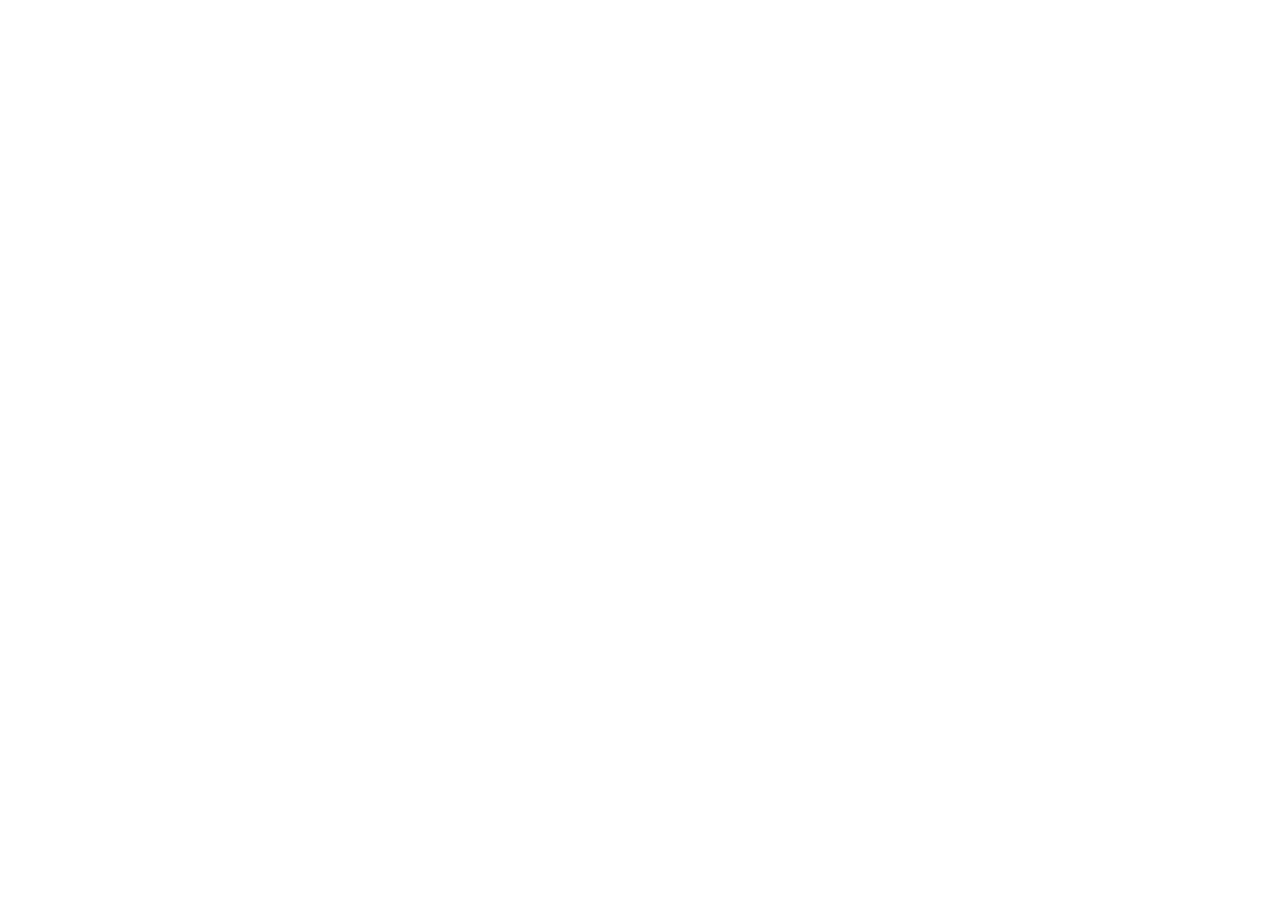
==== index.html @ 7624bff2 "initial set up" ====
<!DOCTYPE html>
<html lang="en">
<head>
    <meta charset="UTF-8">
    <meta name="viewport" content="width=device-width, initial-scale=1.0">
    <title>Quiz</title>
    <link rel="stylesheet" href="style.css">
</head>
<body>
    <script src="maind.js"></script>
</body>
</html>
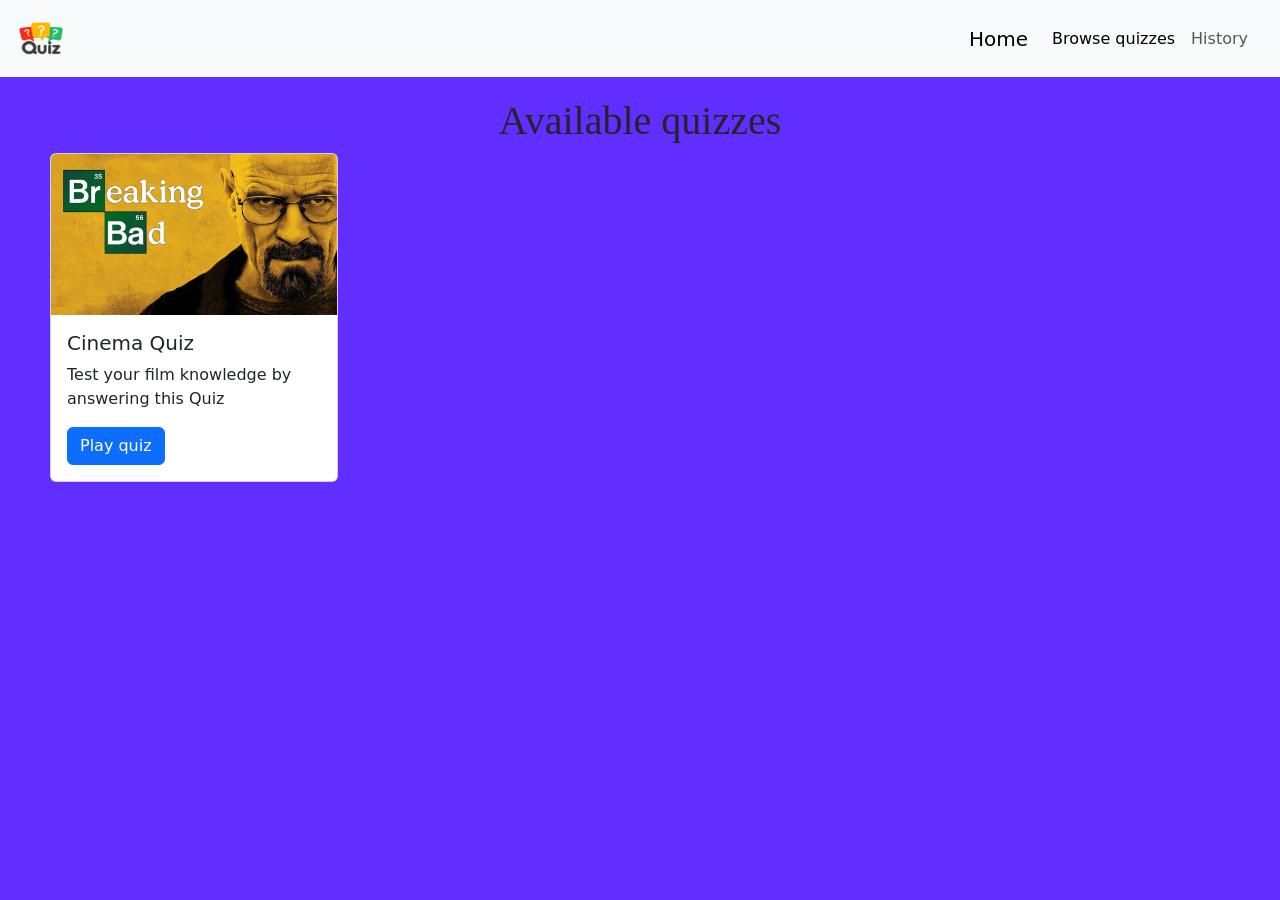
==== commit 3c6192d1: "home page layout" ====
--- a/index.html
+++ b/index.html
@@ -4,9 +4,40 @@
     <meta charset="UTF-8">
     <meta name="viewport" content="width=device-width, initial-scale=1.0">
     <title>Quiz</title>
+    <link href="https://cdn.jsdelivr.net/npm/bootstrap@5.3.8/dist/css/bootstrap.min.css" rel="stylesheet" integrity="sha384-sRIl4kxILFvY47J16cr9ZwB07vP4J8+LH7qKQnuqkuIAvNWLzeN8tE5YBujZqJLB" crossorigin="anonymous">
     <link rel="stylesheet" href="style.css">
 </head>
+<header>
+    <nav class="navbar bg-body-tertiary">
+  <div class="container-fluid">
+    <a class="navbar-brand" href="index.html">
+      <img src="assets/image-src/logoquiz.png" alt="Logo" width="60" height="48" class="d-inline-block align-text-top">
+    </a>
+  <nav class="navbar navbar-expand-lg bg-body-tertiary">
+  <div class="container-fluid">
+    <a class="navbar-brand" href="#">Home</a>
+    <button class="navbar-toggler" type="button" data-bs-toggle="collapse" data-bs-target="#navbarNavAltMarkup" aria-controls="navbarNavAltMarkup" aria-expanded="false" aria-label="Toggle navigation">
+      <span class="navbar-toggler-icon"></span>
+    </button>
+    <div class="collapse navbar-collapse" id="navbarNavAltMarkup">
+      <div class="navbar-nav">
+        <a class="nav-link active" aria-current="page" href="#">Browse quizzes</a>
+        <a class="nav-link" href="#">History</a>
+      </div>
+    </div>
+</nav>
+</header>
 <body>
-    <script src="maind.js"></script>
+    <h1>Available quizzes</h1>
+    <div class="card" style="width: 18rem ;align-items: center;margin-left: 50px;">
+  <img src="assets/image-src/p8696131_b_h10_aa.jpg" class="card-img-top" alt="...">
+  <div class="card-body">
+    <h5 class="card-title">Cinema Quiz</h5>
+    <p class="card-text">Test your film knowledge by answering this Quiz</p>
+    <a href="quizpage.html" class="btn btn-primary">Play quiz </a>
+  </div>
+</div>
+<script src="https://cdn.jsdelivr.net/npm/bootstrap@5.3.8/dist/js/bootstrap.bundle.min.js" integrity="sha384-FKyoEForCGlyvwx9Hj09JcYn3nv7wiPVlz7YYwJrWVcXK/BmnVDxM+D2scQbITxI" crossorigin="anonymous"></script>
+<script src="maind.js"></script>
 </body>
 </html>
--- a/style.css
+++ b/style.css
@@ -0,0 +1,20 @@
+*{
+    padding: 0%;
+    margin: 0%;
+}
+body{
+    background-color: #622EFF;
+}
+nav{
+    background-color: aliceblue;
+} 
+.nav-links ul{
+    list-style-type: none;
+    flex-direction: row;
+}
+h1{
+    text-align: center;
+    margin-top: 20px;
+    font-family: Cambria, Cochin, Georgia, Times, 'Times New Roman', serif;
+}
+
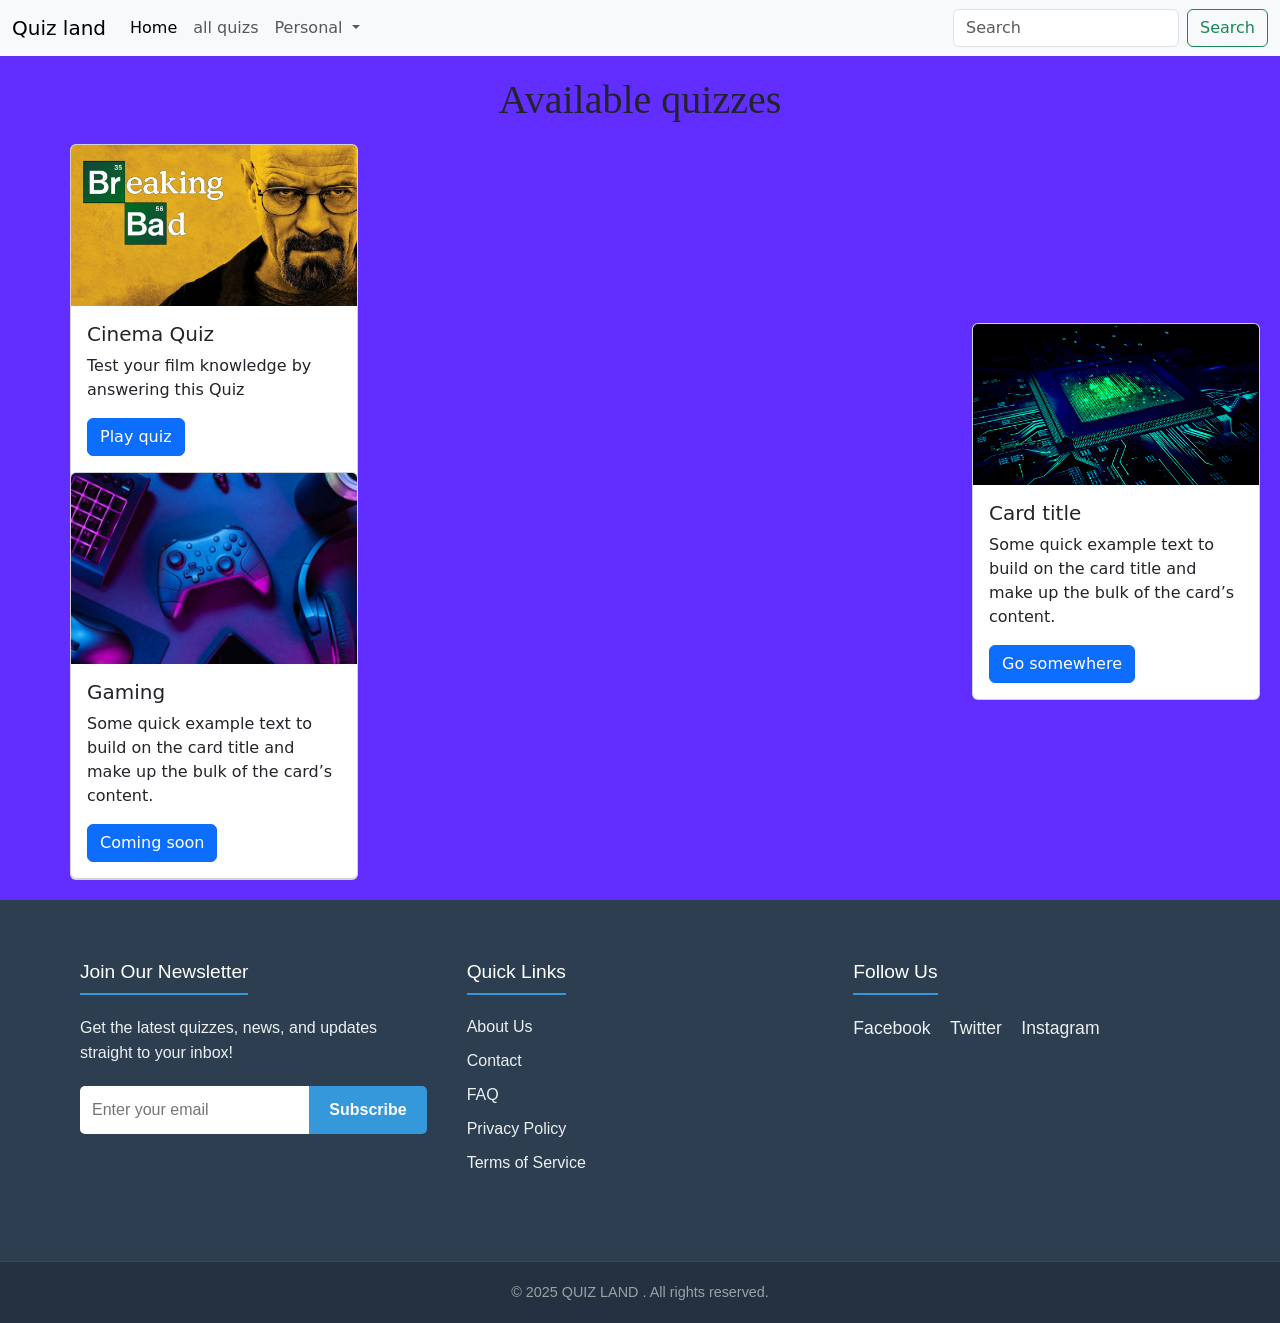
==== commit b9a50998: "progress" ====
--- a/index.html
+++ b/index.html
@@ -1,43 +1,125 @@
 <!DOCTYPE html>
 <html lang="en">
+
 <head>
-    <meta charset="UTF-8">
-    <meta name="viewport" content="width=device-width, initial-scale=1.0">
-    <title>Quiz</title>
-    <link href="https://cdn.jsdelivr.net/npm/bootstrap@5.3.8/dist/css/bootstrap.min.css" rel="stylesheet" integrity="sha384-sRIl4kxILFvY47J16cr9ZwB07vP4J8+LH7qKQnuqkuIAvNWLzeN8tE5YBujZqJLB" crossorigin="anonymous">
-    <link rel="stylesheet" href="style.css">
+  <meta charset="UTF-8">
+  <meta name="viewport" content="width=device-width, initial-scale=1.0">
+  <title>Quiz</title>
+  <link href="https://cdn.jsdelivr.net/npm/bootstrap@5.3.8/dist/css/bootstrap.min.css" rel="stylesheet"
+    integrity="sha384-sRIl4kxILFvY47J16cr9ZwB07vP4J8+LH7qKQnuqkuIAvNWLzeN8tE5YBujZqJLB" crossorigin="anonymous">
+  <link rel="stylesheet" href="style.css">
 </head>
 <header>
-    <nav class="navbar bg-body-tertiary">
-  <div class="container-fluid">
-    <a class="navbar-brand" href="index.html">
-      <img src="assets/image-src/logoquiz.png" alt="Logo" width="60" height="48" class="d-inline-block align-text-top">
-    </a>
-  <nav class="navbar navbar-expand-lg bg-body-tertiary">
-  <div class="container-fluid">
-    <a class="navbar-brand" href="#">Home</a>
-    <button class="navbar-toggler" type="button" data-bs-toggle="collapse" data-bs-target="#navbarNavAltMarkup" aria-controls="navbarNavAltMarkup" aria-expanded="false" aria-label="Toggle navigation">
-      <span class="navbar-toggler-icon"></span>
-    </button>
-    <div class="collapse navbar-collapse" id="navbarNavAltMarkup">
-      <div class="navbar-nav">
-        <a class="nav-link active" aria-current="page" href="#">Browse quizzes</a>
-        <a class="nav-link" href="#">History</a>
+  <nav class="navbar navbar-expand-lg bg-body-tertiary" style="background-color: #e3f2fd;" data-bs-theme="light">
+    <div class="container-fluid">
+      <a class="navbar-brand" href="#">Quiz land</a>
+      <button class="navbar-toggler" type="button" data-bs-toggle="collapse" data-bs-target="#navbarScroll"
+        aria-controls="navbarScroll" aria-expanded="false" aria-label="Toggle navigation">
+        <span class="navbar-toggler-icon"></span>
+      </button>
+      <div class="collapse navbar-collapse" id="navbarScroll">
+        <ul class="navbar-nav me-auto my-2 my-lg-0 navbar-nav-scroll" style="--bs-scroll-height: 100px;">
+          <li class="nav-item">
+            <a class="nav-link active" aria-current="page" href="#">Home</a>
+          </li>
+          <li class="nav-item">
+            <a class="nav-link" href="#">all quizs</a>
+          </li>
+          <li class="nav-item dropdown">
+            <a class="nav-link dropdown-toggle" href="#" role="button" data-bs-toggle="dropdown" aria-expanded="false">
+              Personal
+            </a>
+            <ul class="dropdown-menu">
+              <li><a class="dropdown-item" href="#">Progress</a></li>
+              <li><a class="dropdown-item" href="#">History</a></li>
+              <li>
+                <hr class="dropdown-divider">
+              </li>
+              <li><a class="dropdown-item" href="#">My quizzes</a></li>
+            </ul>
+          </li>
+        </ul>
+        <form class="d-flex" role="search">
+          <input class="form-control me-2" type="search" placeholder="Search" aria-label="Search" />
+          <button class="btn btn-outline-success" type="submit">Search</button>
+        </form>
       </div>
     </div>
-</nav>
+  </nav>
 </header>
+
 <body>
-    <h1>Available quizzes</h1>
+  <h1>Available quizzes</h1>
+  <div class="card-container">
     <div class="card" style="width: 18rem ;align-items: center;margin-left: 50px;">
-  <img src="assets/image-src/p8696131_b_h10_aa.jpg" class="card-img-top" alt="...">
-  <div class="card-body">
-    <h5 class="card-title">Cinema Quiz</h5>
-    <p class="card-text">Test your film knowledge by answering this Quiz</p>
-    <a href="quizpage.html" class="btn btn-primary">Play quiz </a>
+      <img src="assets/image-src/p8696131_b_h10_aa.jpg" class="card-img-top" alt="...">
+      <div class="card-body">
+        <h5 class="card-title">Cinema Quiz</h5>
+        <p class="card-text">Test your film knowledge by answering this Quiz</p>
+        <a href="quizpage.html" class="btn btn-primary">Play quiz </a>
+      </div>
+      <div class="card" style="width: 18rem;">
+        <img src="assets/image-src/gaming.jpg" class="card-img-top" alt="...">
+        <div class="card-body">
+          <h5 class="card-title">Gaming</h5>
+          <p class="card-text">Some quick example text to build on the card title and make up the bulk of the card’s
+            content.</p>
+          <a href="#" class="btn btn-primary">Coming soon</a>
+        </div>
+      </div>
+    </div>
+    <div class="card" style="width: 18rem;">
+      <img src="assets/image-src/648552.jpg" class="card-img-top" alt="...">
+      <div class="card-body">
+        <h5 class="card-title">Card title</h5>
+        <p class="card-text">Some quick example text to build on the card title and make up the bulk of the card’s
+          content.</p>
+        <a href="#" class="btn btn-primary">Go somewhere</a>
+      </div>
+    </div>
   </div>
-</div>
-<script src="https://cdn.jsdelivr.net/npm/bootstrap@5.3.8/dist/js/bootstrap.bundle.min.js" integrity="sha384-FKyoEForCGlyvwx9Hj09JcYn3nv7wiPVlz7YYwJrWVcXK/BmnVDxM+D2scQbITxI" crossorigin="anonymous"></script>
-<script src="maind.js"></script>
+  <script src="https://cdn.jsdelivr.net/npm/bootstrap@5.3.8/dist/js/bootstrap.bundle.min.js"
+    integrity="sha384-FKyoEForCGlyvwx9Hj09JcYn3nv7wiPVlz7YYwJrWVcXK/BmnVDxM+D2scQbITxI"
+    crossorigin="anonymous"></script>
+  <script src="maind.js"></script>
 </body>
+<footer class="site-footer">
+  <div class="footer-container">
+
+    <div class="footer-section footer-newsletter">
+      <h3>Join Our Newsletter</h3>
+      <p>Get the latest quizzes, news, and updates straight to your inbox!</p>
+      <form class="newsletter-form">
+        <input type="email" placeholder="Enter your email" required>
+        <button type="submit">Subscribe</button>
+      </form>
+    </div>
+
+    <div class="footer-section footer-links">
+      <h3>Quick Links</h3>
+      <ul>
+        <li><a href="/about">About Us</a></li>
+        <li><a href="/contact">Contact</a></li>
+        <li><a href="/faq">FAQ</a></li>
+        <li><a href="/privacy">Privacy Policy</a></li>
+        <li><a href="/terms">Terms of Service</a></li>
+      </ul>
+    </div>
+
+    <div class="footer-section footer-social">
+      <h3>Follow Us</h3>
+      <div class="social-icons">
+        <a href="#">Facebook</a>
+        <a href="#">Twitter</a>
+        <a href="#">Instagram</a>
+      </div>
+    </div>
+
+  </div>
+
+  <div class="footer-copyright">
+    <p>© 2025 QUIZ LAND . All rights reserved.</p>
+  </div>
+</footer>
+
 </html>
--- a/style.css
+++ b/style.css
@@ -17,4 +17,130 @@
     margin-top: 20px;
     font-family: Cambria, Cochin, Georgia, Times, 'Times New Roman', serif;
 }
+/* === Footer Styling === */
 
+.site-footer {
+    background-color: #2c3e50; /* Dark blue/grey background */
+    color: #ecf0f1;           /* Light text color */
+    padding-top: 40px;
+    font-family: Arial, sans-serif;
+}
+
+.footer-container {
+    display: flex;
+    flex-wrap: wrap; /* Allows sections to stack on smaller screens */
+    justify-content: space-around;
+    max-width: 1200px;
+    margin: 0 auto;
+    padding: 0 20px;
+    padding-bottom: 30px;
+}
+
+.footer-section {
+    flex: 1; /* Each section tries to take equal space */
+    min-width: 250px; /* Ensures sections don't get too small */
+    margin: 20px;
+}
+
+.footer-section h3 {
+    color: #ffffff; /* White heading */
+    font-size: 1.2rem;
+    margin-bottom: 20px;
+    border-bottom: 2px solid #3498db; /* Blue accent line */
+    padding-bottom: 10px;
+    display: inline-block;
+}
+
+/* --- Newsletter Section --- */
+.footer-newsletter p {
+    margin-bottom: 20px;
+    line-height: 1.6;
+}
+
+.newsletter-form {
+    display: flex;
+}
+
+.newsletter-form input[type="email"] {
+    flex: 1; /* Input field takes available space */
+    padding: 12px;
+    border: none;
+    border-radius: 5px 0 0 5px; /* Rounded on the left */
+    font-size: 1rem;
+    outline: none;
+}
+
+.newsletter-form button {
+    padding: 12px 20px;
+    border: none;
+    background-color: #3498db; /* Blue button */
+    color: white;
+    font-size: 1rem;
+    font-weight: bold;
+    cursor: pointer;
+    border-radius: 0 5px 5px 0; /* Rounded on the right */
+    transition: background-color 0.3s ease;
+}
+
+.newsletter-form button:hover {
+    background-color: #2980b9; /* Darker blue on hover */
+}
+
+/* --- Links Section --- */
+.footer-links ul {
+    list-style-type: none;
+    padding: 0;
+}
+
+.footer-links li {
+    margin-bottom: 10px;
+}
+
+.footer-links a {
+    color: #ecf0f1;
+    text-decoration: none;
+    transition: color 0.3s ease;
+}
+
+.footer-links a:hover {
+    color: #3498db; /* Blue hover color */
+    text-decoration: underline;
+}
+
+/* --- Social Section --- */
+.social-icons a {
+    color: #ecf0f1;
+    text-decoration: none;
+    margin-right: 15px;
+    font-size: 1.1rem;
+}
+
+.social-icons a:hover {
+    color: #3498db;
+}
+
+/* --- Copyright Bar --- */
+.footer-copyright {
+    background-color: #233140; /* Even darker background for the bottom bar */
+    text-align: center;
+    padding: 20px;
+    margin-top: 20px;
+    border-top: 1px solid #444;
+}
+
+.footer-copyright p {
+    margin: 0;
+    font-size: 0.9rem;
+    color: #95a5a6; /* Grey color for copyright */
+}
+.card-container{
+    display: flex;
+    flex-direction: row;
+    align-items: center;
+    justify-content: space-between;
+    margin : 20px;
+    gap : 30px;
+}
+.card{
+    align-items: center;
+}
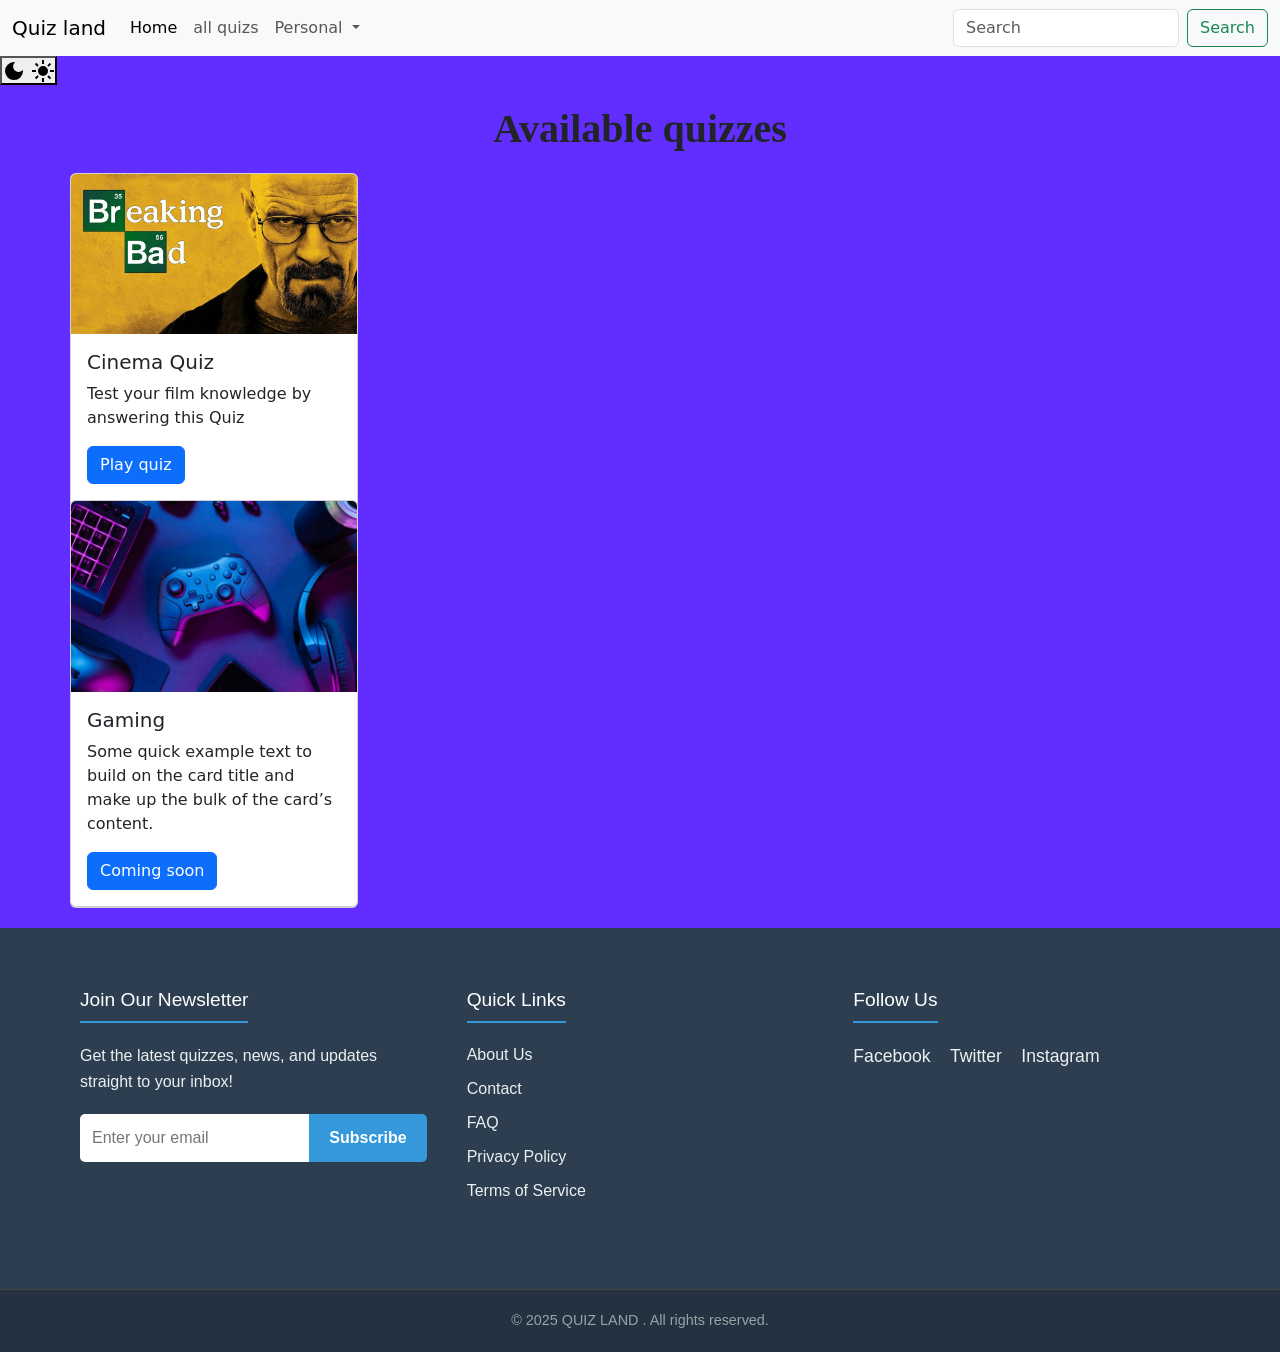
==== commit 3db62e6d: "added questions content" ====
--- a/index.html
+++ b/index.html
@@ -46,9 +46,13 @@
       </div>
     </div>
   </nav>
+  <button id="theme-switch">
+      <svg xmlns="http://www.w3.org/2000/svg" height="24px" viewBox="0 -960 960 960" width="24px"><path d="M480-120q-150 0-255-105T120-480q0-150 105-255t255-105q14 0 27.5 1t26.5 3q-41 29-65.5 75.5T444-660q0 90 63 153t153 63q55 0 101-24.5t75-65.5q2 13 3 26.5t1 27.5q0 150-105 255T480-120Z"/></svg>
+      <svg xmlns="http://www.w3.org/2000/svg" height="24px" viewBox="0 -960 960 960" width="24px"><path d="M480-280q-83 0-141.5-58.5T280-480q0-83 58.5-141.5T480-680q83 0 141.5 58.5T680-480q0 83-58.5 141.5T480-280ZM200-440H40v-80h160v80Zm720 0H760v-80h160v80ZM440-760v-160h80v160h-80Zm0 720v-160h80v160h-80ZM256-650l-101-97 57-59 96 100-52 56Zm492 496-97-101 53-55 101 97-57 59Zm-98-550 97-101 59 57-100 96-56-52ZM154-212l101-97 55 53-97 101-59-57Z"/></svg>
+    </button>
 </header>
+<body>
 
-<body>
   <h1>Available quizzes</h1>
   <div class="card-container">
     <div class="card" style="width: 18rem ;align-items: center;margin-left: 50px;">
@@ -58,6 +62,7 @@
         <p class="card-text">Test your film knowledge by answering this Quiz</p>
         <a href="quizpage.html" class="btn btn-primary">Play quiz </a>
       </div>
+      <div class="linex"></div>
       <div class="card" style="width: 18rem;">
         <img src="assets/image-src/gaming.jpg" class="card-img-top" alt="...">
         <div class="card-body">
@@ -66,15 +71,6 @@
             content.</p>
           <a href="#" class="btn btn-primary">Coming soon</a>
         </div>
-      </div>
-    </div>
-    <div class="card" style="width: 18rem;">
-      <img src="assets/image-src/648552.jpg" class="card-img-top" alt="...">
-      <div class="card-body">
-        <h5 class="card-title">Card title</h5>
-        <p class="card-text">Some quick example text to build on the card title and make up the bulk of the card’s
-          content.</p>
-        <a href="#" class="btn btn-primary">Go somewhere</a>
       </div>
     </div>
   </div>
--- a/style.css
+++ b/style.css
@@ -4,6 +4,9 @@
 }
 body{
     background-color: #622EFF;
+    box-sizing: border-box;
+    padding: 0%;
+    margin: 0%;
 }
 nav{
     background-color: aliceblue;
@@ -15,7 +18,8 @@
 h1{
     text-align: center;
     margin-top: 20px;
-    font-family: Cambria, Cochin, Georgia, Times, 'Times New Roman', serif;
+    font-family: Arial, Helvetica, sans-serif;
+    font-weight: 600;
 }
 /* === Footer Styling === */
 
@@ -23,17 +27,15 @@
     background-color: #2c3e50; /* Dark blue/grey background */
     color: #ecf0f1;           /* Light text color */
     padding-top: 40px;
-    font-family: Arial, sans-serif;
+    font-family: Arial, sans-serif; 
 }
 
 .footer-container {
     display: flex;
     flex-wrap: wrap; /* Allows sections to stack on smaller screens */
     justify-content: space-around;
-    max-width: 1200px;
     margin: 0 auto;
     padding: 0 20px;
-    padding-bottom: 30px;
 }
 
 .footer-section {
@@ -143,4 +145,207 @@
 }
 .card{
     align-items: center;
+}
+*{
+    padding: 0%;
+    margin: 0%;
+}
+body{
+    background-color: #622EFF;
+}
+nav{
+    background-color: aliceblue;
+} 
+.nav-links ul{
+    list-style-type: none;
+    flex-direction: row;
+}
+h1{
+    text-align: center;
+    margin-top: 20px;
+    font-family: Cambria, Cochin, Georgia, Times, 'Times New Roman', serif;
+}
+
+#timer {
+    font-size: 2.5rem;
+    font-weight: bold;
+    color: white;
+    text-align: center;
+    padding: 15px;
+    margin: 20px auto;
+    width: 200px;
+    background-color: #ad12cc;
+    border-radius: 8px;
+    box-shadow: 0 4px 10px rgba(150, 4, 148, 0.2);
+    font-family: 'Courier New', Courier, monospace;
+    border: #ffffff 2px solid;
+}
+
+.site-footer {
+    background-color: #2c3e50;
+    color: #ecf0f1;
+    padding-top: 40px;
+    font-family: Arial, sans-serif;
+}
+
+.footer-container {
+    display: flex;
+    flex-wrap: wrap;
+    justify-content: space-around;
+    max-width: 1200px;
+    margin: 0 auto;
+    padding: 0 20px;
+    padding-bottom: 30px;
+}
+
+.footer-section {
+    flex: 1;
+    min-width: 250px;
+    margin: 20px;
+}
+
+.footer-section h3 {
+    color: #ffffff;
+    font-size: 1.2rem;
+    margin-bottom: 20px;
+    border-bottom: 2px solid #3498db;
+    padding-bottom: 10px;
+    display: inline-block;
+}
+
+.footer-newsletter p {
+    margin-bottom: 20px;
+    line-height: 1.6;
+}
+
+.newsletter-form {
+    display: flex;
+}
+
+.newsletter-form input[type="email"] {
+    flex: 1;
+    padding: 12px;
+    border: none;
+    border-radius: 5px 0 0 5px;
+    font-size: 1rem;
+    outline: none;
+}
+
+.newsletter-form button {
+    padding: 12px 20px;
+    border: none;
+    background-color: #3498db;
+    color: white;
+    font-size: 1rem;
+    font-weight: bold;
+    cursor: pointer;
+    border-radius: 0 5px 5px 0;
+    transition: background-color 0.3s ease;
+}
+
+.newsletter-form button:hover {
+    background-color: #2980b9;
+}
+
+.footer-links ul {
+    list-style-type: none;
+    padding: 0;
+}
+
+.footer-links li {
+    margin-bottom: 10px;
+}
+
+.footer-links a {
+    color: #ecf0f1;
+    text-decoration: none;
+    transition: color 0.3s ease;
+}
+
+.footer-links a:hover {
+    color: #3498db;
+    text-decoration: underline;
+}
+
+.social-icons a {
+    color: #ecf0f1;
+    text-decoration: none;
+    margin-right: 15px;
+    font-size: 1.1rem;
+}
+
+.social-icons a:hover {
+    color: #3498db;
+}
+
+.footer-copyright {
+    background-color: #233140;
+    text-align: center;
+    padding: 20px;
+    margin-top: 20px;
+    border-top: 1px solid #444;
+}
+
+.footer-copyright p {
+    margin: 0;
+    font-size: 0.9rem;
+    color: #95a5a6;
+}
+#card-box1{
+    margin: 100px;
+}
+.questionbox{
+    height: 120px;
+    width: 500px;
+   border: #000000 3px solid;
+    display: flex;
+    justify-content: center;
+    align-content: center;
+    padding: 13px;
+    font-weight: 400;
+    background-color: #95a5a6;
+    border-radius: 18px;
+}
+
+.form-check {
+  padding: 1rem 1.25rem;
+  margin-bottom: 10px;
+  border: 2px solid #eee;
+  border-radius: 0.5rem; 
+  transition: background-color 0.2s ease-in-out, border-color 0.2s ease-in-out;
+  cursor: pointer;
+  width: 300px;
+  height: 50px;
+  padding: 10px;
+  text-align: center;
+}
+
+
+.form-check:hover {
+  background-color: #f8f9fa; 
+  border-color: #d8dde2;
+}
+
+
+.form-check:has(.form-check-input:checked) {
+  background-color: #e7f3ff; 
+  border-color: #0d6efd;  
+}
+
+
+.form-check:has(.form-check-input:checked) .form-check-label {
+  font-weight: bold;
+  color: #0a58ca; 
+}
+
+
+.form-check-input:checked {
+  background-color: #0d6efd;
+  border-color: #0d6efd;
+}
+.radio-container{
+    display: flex;
+    margin-top: 17px;
+    flex-direction: column;
+    align-items: center;
 }
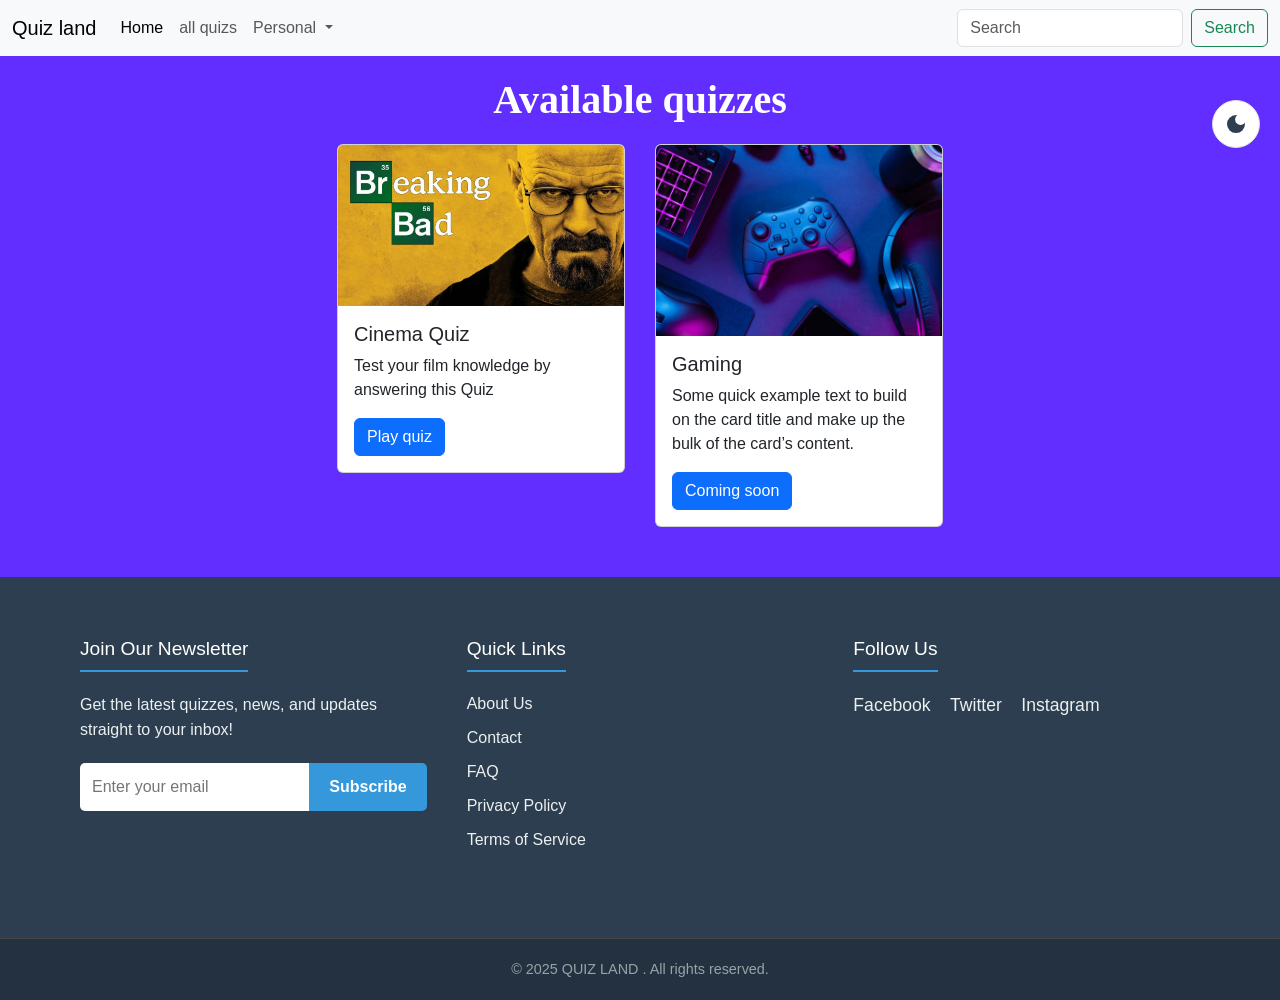
==== commit cdca1e40: "final touches" ====
--- a/index.html
+++ b/index.html
@@ -47,33 +47,37 @@
     </div>
   </nav>
   <button id="theme-switch">
-      <svg xmlns="http://www.w3.org/2000/svg" height="24px" viewBox="0 -960 960 960" width="24px"><path d="M480-120q-150 0-255-105T120-480q0-150 105-255t255-105q14 0 27.5 1t26.5 3q-41 29-65.5 75.5T444-660q0 90 63 153t153 63q55 0 101-24.5t75-65.5q2 13 3 26.5t1 27.5q0 150-105 255T480-120Z"/></svg>
-      <svg xmlns="http://www.w3.org/2000/svg" height="24px" viewBox="0 -960 960 960" width="24px"><path d="M480-280q-83 0-141.5-58.5T280-480q0-83 58.5-141.5T480-680q83 0 141.5 58.5T680-480q0 83-58.5 141.5T480-280ZM200-440H40v-80h160v80Zm720 0H760v-80h160v80ZM440-760v-160h80v160h-80Zm0 720v-160h80v160h-80ZM256-650l-101-97 57-59 96 100-52 56Zm492 496-97-101 53-55 101 97-57 59Zm-98-550 97-101 59 57-100 96-56-52ZM154-212l101-97 55 53-97 101-59-57Z"/></svg>
+      <svg class="moon-icon" xmlns="http://www.w3.org/2000/svg" height="24px" viewBox="0 -960 960 960" width="24px"><path d="M480-120q-150 0-255-105T120-480q0-150 105-255t255-105q14 0 27.5 1t26.5 3q-41 29-65.5 75.5T444-660q0 90 63 153t153 63q55 0 101-24.5t75-65.5q2 13 3 26.5t1 27.5q0 150-105 255T480-120Z"/></svg>
+      <svg class="sun-icon" xmlns="http://www.w3.org/2000/svg" height="24px" viewBox="0 -960 960 960" width="24px"><path d="M480-280q-83 0-141.5-58.5T280-480q0-83 58.5-141.5T480-680q83 0 141.5 58.5T680-480q0 83-58.5 141.5T480-280ZM200-440H40v-80h160v80Zm720 0H760v-80h160v80ZM440-760v-160h80v160h-80Zm0 720v-160h80v160h-80ZM256-650l-101-97 57-59 96 100-52 56Zm492 496-97-101 53-55 101 97-57 59Zm-98-550 97-101 59 57-100 96-56-52ZM154-212l101-97 55 53-97 101-59-57Z"/></svg>
     </button>
 </header>
-<body>
+
+ <body>
+
+  <body>
 
   <h1>Available quizzes</h1>
   <div class="card-container">
-    <div class="card" style="width: 18rem ;align-items: center;margin-left: 50px;">
+
+    <div class="card h-100">
       <img src="assets/image-src/p8696131_b_h10_aa.jpg" class="card-img-top" alt="...">
-      <div class="card-body">
-        <h5 class="card-title">Cinema Quiz</h5>
+      <div class="card-body"> <h5 class="card-title">Cinema Quiz</h5>
         <p class="card-text">Test your film knowledge by answering this Quiz</p>
         <a href="quizpage.html" class="btn btn-primary">Play quiz </a>
       </div>
-      <div class="linex"></div>
-      <div class="card" style="width: 18rem;">
-        <img src="assets/image-src/gaming.jpg" class="card-img-top" alt="...">
-        <div class="card-body">
-          <h5 class="card-title">Gaming</h5>
-          <p class="card-text">Some quick example text to build on the card title and make up the bulk of the card’s
-            content.</p>
-          <a href="#" class="btn btn-primary">Coming soon</a>
-        </div>
+    </div>
+    
+    <div class="card h-100">
+      <img src="assets/image-src/gaming.jpg" class="card-img-top" alt="...">
+      <div class="card-body">
+        <h5 class="card-title">Gaming</h5>
+        <p class="card-text">Some quick example text to build on the card title and make up the bulk of the card’s
+          content.</p>
+        <a href="#" class="btn btn-primary">Coming soon</a>
       </div>
     </div>
   </div>
+  
   <script src="https://cdn.jsdelivr.net/npm/bootstrap@5.3.8/dist/js/bootstrap.bundle.min.js"
     integrity="sha384-FKyoEForCGlyvwx9Hj09JcYn3nv7wiPVlz7YYwJrWVcXK/BmnVDxM+D2scQbITxI"
     crossorigin="anonymous"></script>
--- a/style.css
+++ b/style.css
@@ -1,171 +1,76 @@
-*{
-    padding: 0%;
-    margin: 0%;
-}
-body{
+/* === Global Reset & Body === */
+* {
+    padding: 0;
+    margin: 0;
+    box-sizing: border-box;
+}
+
+body {
     background-color: #622EFF;
-    box-sizing: border-box;
-    padding: 0%;
-    margin: 0%;
-}
-nav{
-    background-color: aliceblue;
-} 
-.nav-links ul{
-    list-style-type: none;
-    flex-direction: row;
-}
-h1{
-    text-align: center;
-    margin-top: 20px;
+    color: #000;
     font-family: Arial, Helvetica, sans-serif;
-    font-weight: 600;
-}
-/* === Footer Styling === */
-
-.site-footer {
-    background-color: #2c3e50; /* Dark blue/grey background */
-    color: #ecf0f1;           /* Light text color */
-    padding-top: 40px;
-    font-family: Arial, sans-serif; 
-}
-
-.footer-container {
-    display: flex;
-    flex-wrap: wrap; /* Allows sections to stack on smaller screens */
-    justify-content: space-around;
-    margin: 0 auto;
-    padding: 0 20px;
-}
-
-.footer-section {
-    flex: 1; /* Each section tries to take equal space */
-    min-width: 250px; /* Ensures sections don't get too small */
-    margin: 20px;
-}
-
-.footer-section h3 {
-    color: #ffffff; /* White heading */
-    font-size: 1.2rem;
-    margin-bottom: 20px;
-    border-bottom: 2px solid #3498db; /* Blue accent line */
-    padding-bottom: 10px;
-    display: inline-block;
-}
-
-/* --- Newsletter Section --- */
-.footer-newsletter p {
-    margin-bottom: 20px;
-    line-height: 1.6;
-}
-
-.newsletter-form {
-    display: flex;
-}
-
-.newsletter-form input[type="email"] {
-    flex: 1; /* Input field takes available space */
-    padding: 12px;
-    border: none;
-    border-radius: 5px 0 0 5px; /* Rounded on the left */
-    font-size: 1rem;
-    outline: none;
-}
-
-.newsletter-form button {
-    padding: 12px 20px;
-    border: none;
-    background-color: #3498db; /* Blue button */
-    color: white;
-    font-size: 1rem;
-    font-weight: bold;
-    cursor: pointer;
-    border-radius: 0 5px 5px 0; /* Rounded on the right */
-    transition: background-color 0.3s ease;
-}
-
-.newsletter-form button:hover {
-    background-color: #2980b9; /* Darker blue on hover */
-}
-
-/* --- Links Section --- */
-.footer-links ul {
-    list-style-type: none;
-    padding: 0;
-}
-
-.footer-links li {
-    margin-bottom: 10px;
-}
-
-.footer-links a {
-    color: #ecf0f1;
-    text-decoration: none;
-    transition: color 0.3s ease;
-}
-
-.footer-links a:hover {
-    color: #3498db; /* Blue hover color */
-    text-decoration: underline;
-}
-
-/* --- Social Section --- */
-.social-icons a {
-    color: #ecf0f1;
-    text-decoration: none;
-    margin-right: 15px;
-    font-size: 1.1rem;
-}
-
-.social-icons a:hover {
-    color: #3498db;
-}
-
-/* --- Copyright Bar --- */
-.footer-copyright {
-    background-color: #233140; /* Even darker background for the bottom bar */
-    text-align: center;
-    padding: 20px;
-    margin-top: 20px;
-    border-top: 1px solid #444;
-}
-
-.footer-copyright p {
-    margin: 0;
-    font-size: 0.9rem;
-    color: #95a5a6; /* Grey color for copyright */
-}
-.card-container{
-    display: flex;
-    flex-direction: row;
-    align-items: center;
-    justify-content: space-between;
-    margin : 20px;
-    gap : 30px;
-}
-.card{
-    align-items: center;
-}
-*{
-    padding: 0%;
-    margin: 0%;
-}
-body{
-    background-color: #622EFF;
-}
-nav{
-    background-color: aliceblue;
-} 
-.nav-links ul{
-    list-style-type: none;
-    flex-direction: row;
-}
-h1{
+    transition: background-color 0.3s, color 0.3s;
+}
+
+h1 {
     text-align: center;
     margin-top: 20px;
     font-family: Cambria, Cochin, Georgia, Times, 'Times New Roman', serif;
-}
-
+    font-weight: 600;
+    color: #fff;
+}
+
+/* === Navbar === */
+nav {
+    background-color: aliceblue;
+}
+
+.nav-links ul {
+    list-style-type: none;
+    flex-direction: row;
+}
+
+/* === Theme Switch Button === */
+#theme-switch {
+    position: fixed;
+    top: 100px;
+    right: 20px;
+    background: #fff;
+    border: 1px solid #ddd;
+    border-radius: 50%;
+    width: 48px;
+    height: 48px;
+    display: flex;
+    align-items: center;
+    justify-content: center;
+    cursor: pointer;
+    z-index: 1000;
+    padding: 8px;
+}
+#theme-switch svg {
+    fill: #2c3e50;
+}
+#theme-switch .sun-icon { display: none; }
+#theme-switch .moon-icon { display: block; }
+
+
+/* === Homepage Card Container === */
+.card-container {
+    display: flex;
+    flex-direction: row;
+    flex-wrap: wrap;
+    align-items: stretch; /* <-- THIS WAS THE FIX (was 'center') */
+    justify-content: center; 
+    margin: 20px;
+    gap: 30px;
+}
+
+.card {
+    align-items: center;
+    width: 18rem; /* Set a consistent width here */
+}
+
+/* === Quiz Page === */
 #timer {
     font-size: 2.5rem;
     font-weight: bold;
@@ -181,11 +86,108 @@
     border: #ffffff 2px solid;
 }
 
+.questionbox {
+    height: 120px;
+    width: 90%;
+    max-width: 500px; /* Made responsive */
+    border: #000000 3px solid;
+    display: flex;
+    justify-content: center;
+    align-items: center; /* Changed from align-content */
+    padding: 13px;
+    font-weight: 400;
+    background-color: #95a5a6;
+    color: #000;
+    border-radius: 18px;
+}
+
+.radio-container {
+    display: flex;
+    margin-top: 17px;
+    flex-direction: column;
+    align-items: center;
+}
+
+/* === RADIO BUTTON FIX === */
+.form-check {
+    padding: 10px 1.25rem;
+    margin-bottom: 10px;
+    border: 2px solid #eee;
+    border-radius: 0.5rem;
+    transition: background-color 0.2s ease-in-out, border-color 0.2s ease-in-out;
+    cursor: pointer;
+    width: 90%;
+    max-width: 300px;
+    height: auto;
+    
+    display: flex;         
+    align-items: center;   /* Vertically aligns the dot and text */
+}
+
+.form-check-input {
+    position: static;
+    float: none;
+    margin-left: 0 !important;  /* Override Bootstrap */
+    margin-right: 10px;
+}
+
+.form-check-label-text {
+    flex-grow: 1;         
+    text-align: center;   
+}
+/* === END FIX === */
+
+
+.form-check:hover {
+    background-color: #f8f9fa;
+    border-color: #d8dde2;
+}
+
+.form-check:has(.form-check-input:checked) {
+    background-color: #e7f3ff;
+    border-color: #0d6efd;
+}
+
+.form-check:has(.form-check-input:checked) .form-check-label-text {
+    font-weight: bold;
+    color: #0a58ca; 
+}
+
+.form-check-input:checked {
+    background-color: #0d6efd;
+    border-color: #0d6efd;
+}
+
+/* === Quiz Navigation & Results === */
+#button-nav {
+    display: flex;
+    justify-content: space-between;
+    width: 90%;
+    max-width: 300px;
+    margin: 20px auto 0;
+}
+
+#results-container {
+    background-color: #fff;
+    padding: 20px;
+    border-radius: 8px;
+    text-align: center;
+    width: 90%;
+    max-width: 500px;
+}
+
+#results-container h1, #results-container h2 {
+    color: #000;
+}
+
+
+/* === Footer === */
 .site-footer {
     background-color: #2c3e50;
     color: #ecf0f1;
     padding-top: 40px;
     font-family: Arial, sans-serif;
+    margin-top: 50px;
 }
 
 .footer-container {
@@ -194,8 +196,7 @@
     justify-content: space-around;
     max-width: 1200px;
     margin: 0 auto;
-    padding: 0 20px;
-    padding-bottom: 30px;
+    padding: 0 20px 30px;
 }
 
 .footer-section {
@@ -291,61 +292,73 @@
     font-size: 0.9rem;
     color: #95a5a6;
 }
-#card-box1{
-    margin: 100px;
-}
-.questionbox{
-    height: 120px;
-    width: 500px;
-   border: #000000 3px solid;
-    display: flex;
-    justify-content: center;
-    align-content: center;
-    padding: 13px;
-    font-weight: 400;
-    background-color: #95a5a6;
-    border-radius: 18px;
-}
-
-.form-check {
-  padding: 1rem 1.25rem;
-  margin-bottom: 10px;
-  border: 2px solid #eee;
-  border-radius: 0.5rem; 
-  transition: background-color 0.2s ease-in-out, border-color 0.2s ease-in-out;
-  cursor: pointer;
-  width: 300px;
-  height: 50px;
-  padding: 10px;
-  text-align: center;
-}
-
-
-.form-check:hover {
-  background-color: #f8f9fa; 
-  border-color: #d8dde2;
-}
-
-
-.form-check:has(.form-check-input:checked) {
-  background-color: #e7f3ff; 
-  border-color: #0d6efd;  
-}
-
-
-.form-check:has(.form-check-input:checked) .form-check-label {
-  font-weight: bold;
-  color: #0a58ca; 
-}
-
-
-.form-check-input:checked {
-  background-color: #0d6efd;
-  border-color: #0d6efd;
-}
-.radio-container{
-    display: flex;
-    margin-top: 17px;
-    flex-direction: column;
-    align-items: center;
+
+
+/* === 🌑 DARK MODE STYLES 🌑 === */
+body.darkmode {
+    background-color: #1a1a2e;
+    color: #ecf0f1;
+}
+
+.darkmode h1 {
+    color: #ecf0f1;
+}
+
+.darkmode .navbar {
+    background-color: #2c3e50 !important;
+}
+
+.darkmode .card {
+    background-color: #2c3e50;
+    color: #ecf0f1;
+    border: 1px solid #444;
+}
+
+.darkmode .card-title, .darkmode .card-text {
+    color: #ecf0f1;
+}
+
+.darkmode #theme-switch {
+    background: #2c3e50;
+    border: 1px solid #555;
+}
+.darkmode #theme-switch svg {
+    fill: #ecf0f1;
+}
+.darkmode #theme-switch .sun-icon { display: block; }
+.darkmode #theme-switch .moon-icon { display: none; }
+
+.darkmode .questionbox {
+    background-color: #2c3e50;
+    color: #ecf0f1;
+    border-color: #555;
+}
+
+.darkmode .form-check {
+    background-color: #2c3e50;
+    border-color: #555;
+    color: #ecf0f1;
+}
+
+.darkmode .form-check:hover {
+    background-color: #3b4f63;
+    border-color: #777;
+}
+
+.darkmode .form-check:has(.form-check-input:checked) {
+    background-color: #0a58ca;
+    border-color: #0d6efd;
+    color: #fff;
+}
+
+.darkmode .form-check:has(.form-check-input:checked) .form-check-label-text {
+    color: #fff;
+}
+
+.darkmode #results-container {
+    background-color: #2c3e50;
+}
+
+.darkmode #results-container h1, .darkmode #results-container h2 {
+    color: #ecf0f1;
 }
